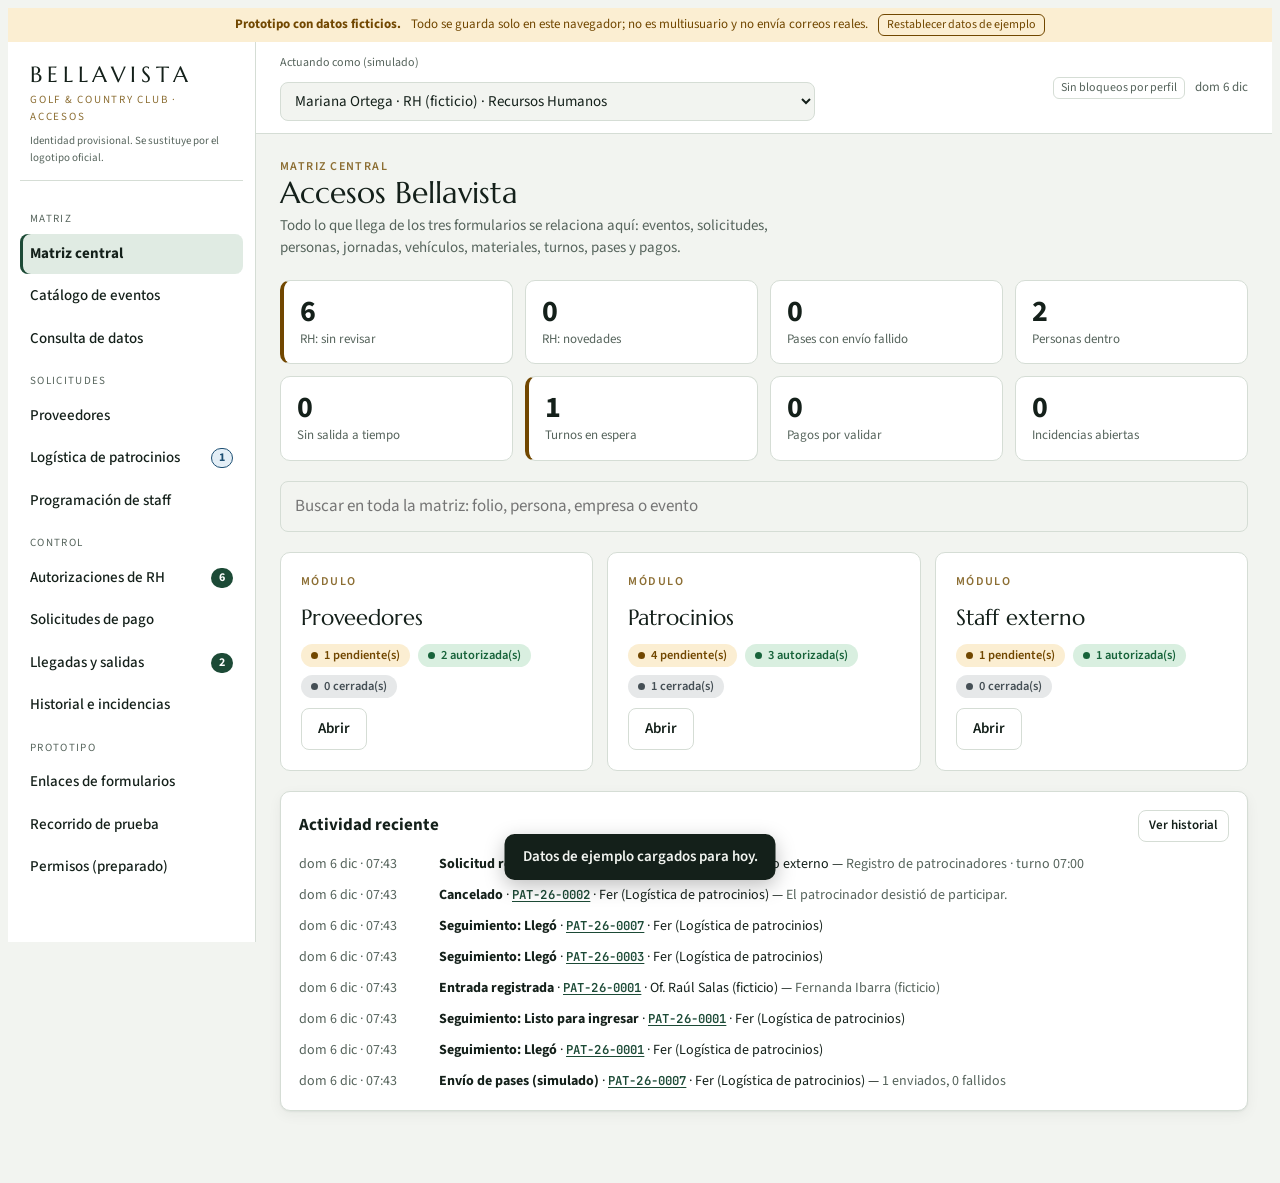
==== site/index.html @ 336ac6ce "Rename index.html to site/index.html" ====
<!doctype html><html lang="es"><head><meta charset="utf-8"><meta name="viewport" content="width=device-width,initial-scale=1,viewport-fit=cover"><title>Accesos Bellavista</title><link rel="preconnect" href="https://fonts.googleapis.com"><link rel="preconnect" href="https://fonts.gstatic.com" crossorigin><link rel="stylesheet" href="https://fonts.googleapis.com/css2?family=Marcellus&family=Source+Sans+3:wght@400;500;600;700&family=JetBrains+Mono:wght@400;500&display=swap"><link rel="stylesheet" href="assets/styles.css"></head><body ><div id="app"></div><script src="assets/qrcode.min.js"></script><script src="assets/core.js"></script><script src="assets/ui.js"></script><script src="assets/admin.js"></script></body></html>
---- site/assets/styles.css ----
/* Layout: consola institucional — barra lateral de navegación por perfil, encabezado con perfil simulado, área de trabajo con fichas en tres columnas (solicitado · autorizado · real). Caseta usa filas grandes y botones de acción directos. */
:root{
  --bg:#f2f4f0; --surface:#ffffff; --surface-2:#eaefe9; --ink:#14201a; --muted:#56645c; --line:#d5ddd5;
  --primary:#1c4a36; --primary-ink:#ffffff; --primary-soft:#e0ebe3; --brass:#8c6e33; --focus:#2f6fd0;
  --pend-bg:#fbeed2; --pend-ink:#714700; --corr-bg:#e5e8fa; --corr-ink:#2f3c99; --ok-bg:#d9efe0; --ok-ink:#17633a;
  --rej-bg:#f8dfdb; --rej-ink:#9d2c25; --can-bg:#e6e8e9; --can-ink:#454f55; --info-bg:#e3eef6; --info-ink:#1d4f73;
  --shadow:0 1px 2px rgba(20,32,26,.06),0 4px 14px rgba(20,32,26,.05);
  --f-display:"Marcellus", "Cormorant Garamond", Georgia, serif;
  --f-body:"Source Sans 3", "Segoe UI", system-ui, -apple-system, Roboto, sans-serif;
  --f-mono:"JetBrains Mono", ui-monospace, Menlo, Consolas, monospace;
  --r:10px;
}
@media (prefers-color-scheme: dark){:root:not([data-theme="light"]){
  --bg:#0f1512; --surface:#171f1b; --surface-2:#1e2823; --ink:#e4ebe6; --muted:#9aa8a0; --line:#2b3731;
  --primary:#7cc4a0; --primary-ink:#0c1410; --primary-soft:#1d3229; --brass:#d1b273; --focus:#7fb0ff;
  --pend-bg:#3b2d10; --pend-ink:#f3cf86; --corr-bg:#232a52; --corr-ink:#b9c2ff; --ok-bg:#163525; --ok-ink:#8fdcae;
  --rej-bg:#3d1b18; --rej-ink:#f6a399; --can-bg:#262c2f; --can-ink:#b9c2c7; --info-bg:#16303f; --info-ink:#9fcdec;
  --shadow:0 1px 2px rgba(0,0,0,.3); color-scheme:dark}}
:root[data-theme="dark"]{
  --bg:#0f1512; --surface:#171f1b; --surface-2:#1e2823; --ink:#e4ebe6; --muted:#9aa8a0; --line:#2b3731;
  --primary:#7cc4a0; --primary-ink:#0c1410; --primary-soft:#1d3229; --brass:#d1b273; --focus:#7fb0ff;
  --pend-bg:#3b2d10; --pend-ink:#f3cf86; --corr-bg:#232a52; --corr-ink:#b9c2ff; --ok-bg:#163525; --ok-ink:#8fdcae;
  --rej-bg:#3d1b18; --rej-ink:#f6a399; --can-bg:#262c2f; --can-ink:#b9c2c7; --info-bg:#16303f; --info-ink:#9fcdec;
  --shadow:0 1px 2px rgba(0,0,0,.3); color-scheme:dark}
*{box-sizing:border-box}
html,body{min-height:100%}
body{background:var(--bg);color:var(--ink);font-family:var(--f-body);font-size:15px;line-height:1.5}
button,input,select,textarea{font:inherit;color:inherit}
:focus-visible{outline:2px solid var(--focus);outline-offset:2px}
a{color:var(--primary)}
.mono{font-family:var(--f-mono);font-size:.88em;letter-spacing:.01em}
.muted{color:var(--muted)}
.sim-bar{background:var(--pend-bg);color:var(--pend-ink);font-size:13px;padding:6px 16px;display:flex;gap:10px;flex-wrap:wrap;align-items:center;justify-content:center;text-align:center}
.sim-bar b{font-weight:700}
.sim-bar button{background:transparent;border:1px solid currentColor;border-radius:6px;padding:1px 8px;cursor:pointer;font-size:12px}
.shell{display:grid;grid-template-columns:248px minmax(0,1fr);min-height:calc(100vh - 32px)}
aside.side{background:var(--surface);border-right:1px solid var(--line);padding:18px 12px;display:flex;flex-direction:column;gap:18px;position:sticky;top:0;height:100vh;overflow:auto}
.brand{padding:4px 10px 14px;border-bottom:1px solid var(--line)}
.brand .w{font-family:var(--f-display);font-size:22px;letter-spacing:.22em;line-height:1}
.brand .s{font-size:11px;letter-spacing:.16em;text-transform:uppercase;color:var(--brass);margin-top:6px}
.brand .prov{font-size:11px;color:var(--muted);margin-top:8px}
nav.menu{display:flex;flex-direction:column;gap:2px}
.menu .grp{font-size:11px;letter-spacing:.12em;text-transform:uppercase;color:var(--muted);padding:12px 10px 4px}
.menu button{display:flex;align-items:center;justify-content:space-between;gap:8px;width:100%;text-align:left;background:transparent;border:0;border-radius:8px;padding:9px 10px;cursor:pointer;color:var(--ink);font-weight:500}
.menu button:hover{background:var(--surface-2)}
.menu button[aria-current="page"]{background:var(--primary-soft);color:var(--ink);font-weight:700;box-shadow:inset 3px 0 0 var(--primary)}
.badges{display:flex;gap:4px;align-items:center}
.badge{min-width:22px;height:20px;padding:0 6px;border-radius:10px;background:var(--primary);color:var(--primary-ink);font-size:12px;font-weight:700;display:inline-flex;align-items:center;justify-content:center;font-variant-numeric:tabular-nums}
.badge{white-space:nowrap}
.menu button>span:first-child{min-width:0}
.badge.new{background:var(--info-bg);color:var(--info-ink);border:1px solid currentColor}
.main{min-width:0;display:flex;flex-direction:column}
header.top{display:flex;align-items:center;justify-content:space-between;gap:12px;padding:12px 24px;border-bottom:1px solid var(--line);background:var(--surface);flex-wrap:wrap}
.top .who{display:flex;align-items:center;gap:10px;flex-wrap:wrap}
.top label{font-size:12px;color:var(--muted)}
.top select{border:1px solid var(--line);background:var(--bg);border-radius:8px;padding:7px 10px;max-width:100%}
.btn.menu-toggle{display:none}
.content{padding:24px;padding-bottom:64px;max-width:1240px;width:100%;display:flex;flex-direction:column;gap:20px}
.page-h{display:flex;justify-content:space-between;align-items:flex-end;gap:12px;flex-wrap:wrap}
.page-h h1{font-family:var(--f-display);font-weight:400;font-size:30px;line-height:1.15;margin:0;text-wrap:balance}
.page-h p{margin:4px 0 0;color:var(--muted);max-width:70ch}
.eyebrow{font-size:12px;letter-spacing:.12em;text-transform:uppercase;color:var(--brass);font-weight:600}
h2{font-size:17px;margin:0}
h3{font-size:15px;margin:0}
.card{background:var(--surface);border:1px solid var(--line);border-radius:var(--r);padding:18px;box-shadow:var(--shadow);min-width:0}
.card-h{display:flex;justify-content:space-between;align-items:center;gap:10px;margin-bottom:12px;flex-wrap:wrap}
.kpis{display:grid;grid-template-columns:repeat(auto-fit,minmax(150px,1fr));gap:12px}
.kpi{background:var(--surface);border:1px solid var(--line);border-radius:var(--r);padding:14px 16px;text-align:left;cursor:pointer;display:flex;flex-direction:column;gap:2px}
.kpi:hover{border-color:var(--primary)}
.kpi .v{font-size:30px;font-weight:700;font-variant-numeric:tabular-nums;line-height:1.1}
.kpi .l{font-size:13px;color:var(--muted)}
.kpi.alert{border-left:4px solid var(--rej-ink)}
.kpi.warn{border-left:4px solid var(--pend-ink)}
.modules{display:grid;grid-template-columns:repeat(auto-fit,minmax(240px,1fr));gap:14px}
.module{background:var(--surface);border:1px solid var(--line);border-radius:var(--r);padding:20px;display:flex;flex-direction:column;gap:10px}
.module .ttl{font-family:var(--f-display);font-size:22px}
.module p{margin:0;color:var(--muted);font-size:14px}
.module .meta{display:flex;gap:8px;flex-wrap:wrap;font-size:13px}
.module .act{margin-top:auto;display:flex;gap:8px;flex-wrap:wrap}
.btn{display:inline-flex;align-items:center;justify-content:center;gap:6px;border-radius:8px;padding:9px 16px;font-weight:600;cursor:pointer;border:1px solid var(--line);background:var(--surface);color:var(--ink);min-height:40px;text-decoration:none}
.btn:hover{border-color:var(--primary)}
.btn.primary{background:var(--primary);border-color:var(--primary);color:var(--primary-ink)}
.btn.danger{background:var(--rej-bg);color:var(--rej-ink);border-color:transparent}
.btn.ok{background:var(--ok-bg);color:var(--ok-ink);border-color:transparent}
.btn.big{min-height:52px;font-size:17px;padding:12px 22px}
.btn.sm{min-height:32px;padding:4px 10px;font-size:13px}
.btn:disabled{opacity:.5;cursor:not-allowed}
.row-actions{display:flex;gap:8px;flex-wrap:wrap}
.chip{display:inline-flex;align-items:center;gap:6px;border-radius:999px;padding:2px 10px;font-size:12.5px;font-weight:600;white-space:nowrap}
.chip::before{content:"";width:7px;height:7px;border-radius:50%;background:currentColor}
.st-pend{background:var(--pend-bg);color:var(--pend-ink)}
.st-corr{background:var(--corr-bg);color:var(--corr-ink)}
.st-ok{background:var(--ok-bg);color:var(--ok-ink)}
.st-rej{background:var(--rej-bg);color:var(--rej-ink)}
.st-can{background:var(--can-bg);color:var(--can-ink)}
.st-info{background:var(--info-bg);color:var(--info-ink)}
.tag{display:inline-block;border:1px solid var(--line);border-radius:6px;padding:1px 7px;font-size:12px;color:var(--muted);white-space:nowrap}
.tablewrap{overflow-x:auto;border:1px solid var(--line);border-radius:var(--r);background:var(--surface)}
table{border-collapse:collapse;width:100%;font-size:14px}
th{text-align:left;font-size:12px;letter-spacing:.06em;text-transform:uppercase;color:var(--muted);font-weight:600;padding:10px 12px;border-bottom:1px solid var(--line);background:var(--surface-2);white-space:nowrap}
td{padding:10px 12px;border-bottom:1px solid var(--line);vertical-align:top}
tr:last-child td{border-bottom:0}
tr.unread td:first-child{box-shadow:inset 3px 0 0 var(--info-ink)}
td.num{text-align:right;font-variant-numeric:tabular-nums}
.linkbtn.mono{white-space:nowrap}
.linkbtn{background:none;border:0;padding:0;color:var(--primary);font-weight:600;cursor:pointer;text-align:left;text-decoration:underline;text-underline-offset:2px}
.empty{text-align:center;padding:36px 16px;color:var(--muted);display:flex;flex-direction:column;align-items:center;gap:8px}
.empty .t{font-weight:700;color:var(--ink);font-size:16px}
.note{border-radius:var(--r);padding:12px 14px;font-size:14px;background:var(--info-bg);color:var(--info-ink)}
.note.warn{background:var(--pend-bg);color:var(--pend-ink)}
.note.err{background:var(--rej-bg);color:var(--rej-ink)}
.note.ok{background:var(--ok-bg);color:var(--ok-ink)}
.cols3{display:grid;grid-template-columns:repeat(3,minmax(0,1fr));gap:14px}
.cols2{display:grid;grid-template-columns:repeat(2,minmax(0,1fr));gap:14px}
.col-h{font-size:12px;letter-spacing:.1em;text-transform:uppercase;font-weight:700;color:var(--muted);display:flex;align-items:center;gap:8px;margin-bottom:8px}
dl.kv{display:grid;grid-template-columns:minmax(110px,auto) 1fr;gap:6px 12px;margin:0;font-size:14px}
dl.kv dt{color:var(--muted)}
dl.kv dd{margin:0;min-width:0;overflow-wrap:anywhere}
.diff{background:var(--pend-bg);color:var(--pend-ink);border-radius:4px;padding:0 4px}
.timeline{list-style:none;margin:0;padding:0;display:flex;flex-direction:column;gap:10px}
.timeline li{display:grid;grid-template-columns:130px 1fr;gap:10px;font-size:14px}
.timeline .when{color:var(--muted);font-variant-numeric:tabular-nums}
form.req{display:flex;flex-direction:column;gap:16px}
fieldset{border:1px solid var(--line);background:var(--surface);border-radius:var(--r);padding:18px;margin:0;display:flex;flex-direction:column;gap:14px;min-width:0}
legend{font-weight:700;padding:0 6px;font-size:16px}
legend .n{font-family:var(--f-mono);font-size:12px;color:var(--brass);margin-right:8px;font-weight:500}
.fgrid{display:grid;gap:12px;grid-template-columns:repeat(auto-fit,minmax(200px,1fr))}
.field{display:flex;flex-direction:column;gap:4px;min-width:0}
.field label,.lbl{font-size:13px;font-weight:600}
.req-m::after{content:" *";color:var(--rej-ink)}
input[type=text],input[type=email],input[type=tel],input[type=date],input[type=time],input[type=number],input[type=search],select,textarea{border:1px solid var(--line);background:var(--bg);border-radius:8px;padding:9px 10px;width:100%;min-width:0}
textarea{min-height:72px;resize:vertical}
.invalid{border-color:var(--rej-ink)!important;background:var(--rej-bg)!important}
.hint{font-size:13px;color:var(--muted);margin:0}
.radios{display:flex;flex-wrap:wrap;gap:8px}
.radio{position:relative}
.radio input{position:absolute;opacity:0}
.radio span{display:flex;flex-direction:column;border:1px solid var(--line);border-radius:8px;padding:10px 14px;cursor:pointer;background:var(--bg);min-width:150px}
.radio span small{color:var(--muted);font-weight:400;font-size:12px}
.radio input:checked+span{border-color:var(--primary);background:var(--primary-soft);box-shadow:inset 0 0 0 1px var(--primary);font-weight:600}
.radio input:focus-visible+span{outline:2px solid var(--focus);outline-offset:2px}
.dyn{display:flex;flex-direction:column;gap:10px}
.dynrow{display:grid;grid-template-columns:30px minmax(0,1fr) 40px;gap:8px;align-items:end;padding-bottom:10px;border-bottom:1px dashed var(--line)}
.dynrow .n{font-family:var(--f-mono);font-size:12px;color:var(--muted);padding-bottom:12px}
.dynrow .cells{display:grid;gap:8px;grid-template-columns:repeat(auto-fit,minmax(140px,1fr))}
.icon-x{width:40px;height:40px;border:1px solid var(--line);border-radius:8px;background:transparent;cursor:pointer;color:var(--muted);font-size:18px}
.icon-x:hover{color:var(--rej-ink);border-color:var(--rej-ink)}
.add{align-self:flex-start;border:1px dashed var(--primary);color:var(--primary);background:transparent;border-radius:8px;padding:8px 14px;font-weight:600;cursor:pointer}
.check{display:flex;gap:10px;align-items:flex-start}
.check input{width:20px;height:20px;margin-top:2px;accent-color:var(--primary);flex:none}
.restricted{border:1px dashed var(--brass);background:var(--surface)}
.restricted legend,.restricted .col-h{color:var(--brass)}
/* Caseta */
.toolbar{display:flex;gap:10px;flex-wrap:wrap;align-items:center}
.toolbar input[type=search]{flex:1 1 260px;font-size:17px;padding:12px 14px}
.seg{display:inline-flex;border:1px solid var(--line);border-radius:8px;overflow:hidden;flex-wrap:wrap}
.seg button{border:0;background:var(--surface);padding:8px 12px;cursor:pointer;font-weight:600;font-size:14px;border-right:1px solid var(--line)}
.seg button:last-child{border-right:0}
.seg button[aria-pressed="true"]{background:var(--primary);color:var(--primary-ink)}
.gate-list{display:flex;flex-direction:column;gap:10px}
.gate{background:var(--surface);border:1px solid var(--line);border-radius:var(--r);padding:14px 16px;display:grid;grid-template-columns:minmax(0,1fr) auto;gap:12px;align-items:center}
.gate.s-dentro{border-left:5px solid var(--ok-ink)}
.gate.s-cancelado,.gate.s-no_autorizado{border-left:5px solid var(--rej-ink);opacity:.92}
.gate.s-salio{border-left:5px solid var(--can-ink)}
.gate.s-esperado{border-left:5px solid var(--pend-ink)}
.gate .name{font-size:18px;font-weight:700}
.gate .sub{font-size:14px;color:var(--muted);display:flex;gap:10px;flex-wrap:wrap;margin-top:2px}
.gate .acts{display:flex;gap:8px;flex-wrap:wrap;justify-content:flex-end}
.overdue{color:var(--rej-ink);font-weight:700}
/* Verificación */
.verdict{border-radius:12px;padding:20px;display:flex;flex-direction:column;gap:10px;border:2px solid currentColor}
.verdict .vtitle{font-family:var(--f-display);font-size:34px;line-height:1.1}
.v-ok{background:var(--ok-bg);color:var(--ok-ink)}
.v-no{background:var(--rej-bg);color:var(--rej-ink)}
.v-warn{background:var(--pend-bg);color:var(--pend-ink)}
.v-err{background:var(--can-bg);color:var(--can-ink)}
.verdict dl.kv dt{color:inherit;opacity:.8}
.spinner{width:28px;height:28px;border:3px solid var(--line);border-top-color:var(--primary);border-radius:50%;animation:spin .8s linear infinite}
@keyframes spin{to{transform:rotate(360deg)}}
@media (prefers-reduced-motion:reduce){.spinner{animation-duration:3s}}
.loading{display:flex;align-items:center;gap:12px;padding:30px;justify-content:center;color:var(--muted)}
/* Pase */
.pass{max-width:400px;margin:0 auto;background:var(--surface);border:1px solid var(--line);border-radius:16px;overflow:hidden;box-shadow:var(--shadow)}
.pass .ph{background:var(--primary);color:var(--primary-ink);padding:18px 20px}
.pass .ph .w{font-family:var(--f-display);letter-spacing:.22em;font-size:20px}
.pass .ph .s{font-size:11px;letter-spacing:.14em;text-transform:uppercase;opacity:.85}
.pass .pb{padding:20px;display:flex;flex-direction:column;gap:14px;align-items:stretch}
.qrbox{align-self:center;background:#ffffff;padding:12px;border-radius:10px;border:1px solid var(--line);min-width:192px;min-height:192px;display:flex;align-items:center;justify-content:center}
.qrbox img,.qrbox canvas{display:block}
.pass .ref{text-align:center;font-family:var(--f-mono);font-size:15px;letter-spacing:.06em}
.pass.void .qrbox{opacity:.15}
/* Modal */
.overlay{position:fixed;inset:0;background:rgba(10,16,13,.55);display:flex;align-items:flex-start;justify-content:center;padding:40px 16px;overflow:auto;z-index:20}
.modal{background:var(--surface);border-radius:14px;max-width:720px;width:100%;padding:22px;display:flex;flex-direction:column;gap:14px;box-shadow:0 10px 40px rgba(0,0,0,.25)}
.modal h2{font-family:var(--f-display);font-weight:400;font-size:24px}
.sign{border:1px solid var(--primary);background:var(--primary-soft);border-radius:10px;padding:12px 14px;display:flex;flex-direction:column;gap:8px}
.toast{position:fixed;bottom:calc(20px + env(safe-area-inset-bottom,0px));left:50%;transform:translateX(-50%);background:var(--ink);color:var(--bg);padding:12px 18px;border-radius:10px;font-weight:600;z-index:30;max-width:calc(100% - 32px);box-shadow:0 6px 20px rgba(0,0,0,.25)}
.toast.err{background:var(--rej-ink);color:#ffffff}
/* Formato imprimible */
.printdoc{background:#ffffff;color:#111111;border:1px solid var(--line);border-radius:6px;padding:28px;max-width:860px;font-size:13px}
.printdoc h1{font-family:var(--f-display);font-weight:400;font-size:22px;margin:0;text-align:center;letter-spacing:.1em}
.printdoc .sub{text-align:center;margin:2px 0 14px;font-size:12px;letter-spacing:.14em;text-transform:uppercase}
.printdoc table{font-size:12.5px}
.printdoc th,.printdoc td{border:1px solid #777777;padding:5px 7px;color:#111111;background:#ffffff}
.printdoc th{background:#eeeeee;color:#111111}
.printdoc .club{background:#f3f3f3}
.printdoc .sigline{height:46px}
.printdoc .grid2{display:grid;grid-template-columns:1fr 1fr;gap:0}
@media print{
  .sim-bar,aside.side,header.top,.noprint,.toast{display:none!important}
  .shell{display:block}.content{padding:0}.printdoc{border:0;padding:0;max-width:none}
  body{background:#ffffff}
}
@media (max-width:980px){.cols3{grid-template-columns:1fr}}
@media (max-width:860px){
  .sim-bar{font-size:12px;padding:4px 12px}
  .shell{grid-template-columns:1fr}
  aside.side{position:fixed;inset:0 auto 0 0;width:280px;z-index:25;transform:translateX(-102%);transition:transform .2s;box-shadow:0 0 40px rgba(0,0,0,.25)}
  aside.side.open{transform:none}
  .btn.menu-toggle{display:inline-flex}
  .content{padding:16px;padding-bottom:64px}
  header.top{padding:10px 16px}
  .cols2{grid-template-columns:1fr}
  .gate{grid-template-columns:1fr}
  .gate .acts{justify-content:stretch}.gate .acts .btn{flex:1}
  .timeline li{grid-template-columns:1fr}
  .page-h h1{font-size:25px}
}
@media (prefers-reduced-motion:reduce){aside.side{transition:none}}
/* ===== v2: sitio multipágina ===== */
.tabs{display:flex;gap:4px;border-bottom:1px solid var(--line);flex-wrap:wrap}
.tabs button{border:0;background:transparent;padding:10px 14px;font-weight:600;cursor:pointer;color:var(--muted);border-bottom:3px solid transparent;margin-bottom:-1px}
.tabs button[aria-selected="true"]{color:var(--ink);border-bottom-color:var(--primary)}
.ext-head{background:var(--primary);color:var(--primary-ink);padding:22px 16px}
.ext-head .in{max-width:880px;margin:0 auto;display:flex;flex-direction:column;gap:4px}
.ext-head .w{font-family:var(--f-display);letter-spacing:.22em;font-size:22px}
.ext-head .s{font-size:12px;letter-spacing:.14em;text-transform:uppercase;opacity:.85}
.ext-wrap{max-width:880px;margin:0 auto;padding-inline:16px;padding-block:24px 64px;display:flex;flex-direction:column;gap:18px}
.ext-wrap h1{font-family:var(--f-display);font-weight:400;font-size:30px;margin:0;line-height:1.15}
.fixed-info{background:var(--surface-2);border-radius:var(--r);padding:14px 16px;display:grid;grid-template-columns:repeat(auto-fit,minmax(180px,1fr));gap:10px 16px;font-size:14px}
.fixed-info div span{display:block;font-size:12px;color:var(--muted);text-transform:uppercase;letter-spacing:.06em}
.slots{display:grid;grid-template-columns:repeat(auto-fill,minmax(150px,1fr));gap:10px}
.slot{border:1px solid var(--line);border-radius:10px;padding:10px 12px;background:var(--surface);display:flex;flex-direction:column;gap:6px}
.slot .h{font-family:var(--f-mono);font-weight:500;font-size:15px}
.slot.desc{border-color:var(--brass)}
.bar{height:8px;border-radius:4px;background:var(--surface-2);overflow:hidden}
.bar i{display:block;height:100%;background:var(--primary)}
.bar.full i{background:var(--pend-ink)}
.slot small{color:var(--muted);font-size:12px}
.planner{display:grid;grid-template-columns:minmax(0,1.05fr) minmax(0,1fr);gap:16px;align-items:start}
.ficha{background:var(--surface-2);border-radius:8px;padding:10px 12px;font-size:14px;display:flex;flex-direction:column;gap:2px}
.pcard{border:1px solid var(--line);border-radius:var(--r);background:var(--surface);padding:14px 16px;display:flex;flex-direction:column;gap:10px}
.pcard .t{display:flex;justify-content:space-between;gap:8px;flex-wrap:wrap;align-items:baseline}
.pcard .t b{font-size:16px}
.warn-line{color:var(--pend-ink);font-weight:600;font-size:13px}
.steps3{display:grid;grid-template-columns:repeat(3,minmax(0,1fr));gap:10px}
.step3{border:1px solid var(--line);border-radius:10px;padding:10px 12px;background:var(--surface);font-size:13px}
.step3 b{display:block;font-size:12px;letter-spacing:.08em;text-transform:uppercase;color:var(--brass)}
.step3.done{border-color:var(--ok-ink)}
.linkbox{display:flex;gap:8px;flex-wrap:wrap;align-items:center;background:var(--surface-2);border-radius:8px;padding:8px 10px}
.linkbox code{font-family:var(--f-mono);font-size:13px;word-break:break-all;flex:1 1 220px}
.cell-sub{font-size:12.5px;color:var(--muted)}
@media (max-width:980px){.planner{grid-template-columns:1fr}.steps3{grid-template-columns:1fr}}
.printdoc table{table-layout:fixed;width:100%}
.printdoc td,.printdoc th{overflow-wrap:anywhere;white-space:normal}
.printdoc tr:last-child td{border-bottom:1px solid #777777}
.printdoc{overflow-x:auto}
input[type=month],input[type=datetime-local]{border:1px solid var(--line);background:var(--bg);border-radius:8px;padding:9px 10px;width:100%;min-width:0}
td .row-actions{min-width:230px}
td .row-actions .btn.sm{white-space:nowrap}
.kpis.k4{grid-template-columns:repeat(4,minmax(0,1fr))}
@media (max-width:860px){.kpis.k4{grid-template-columns:repeat(2,minmax(0,1fr))}}
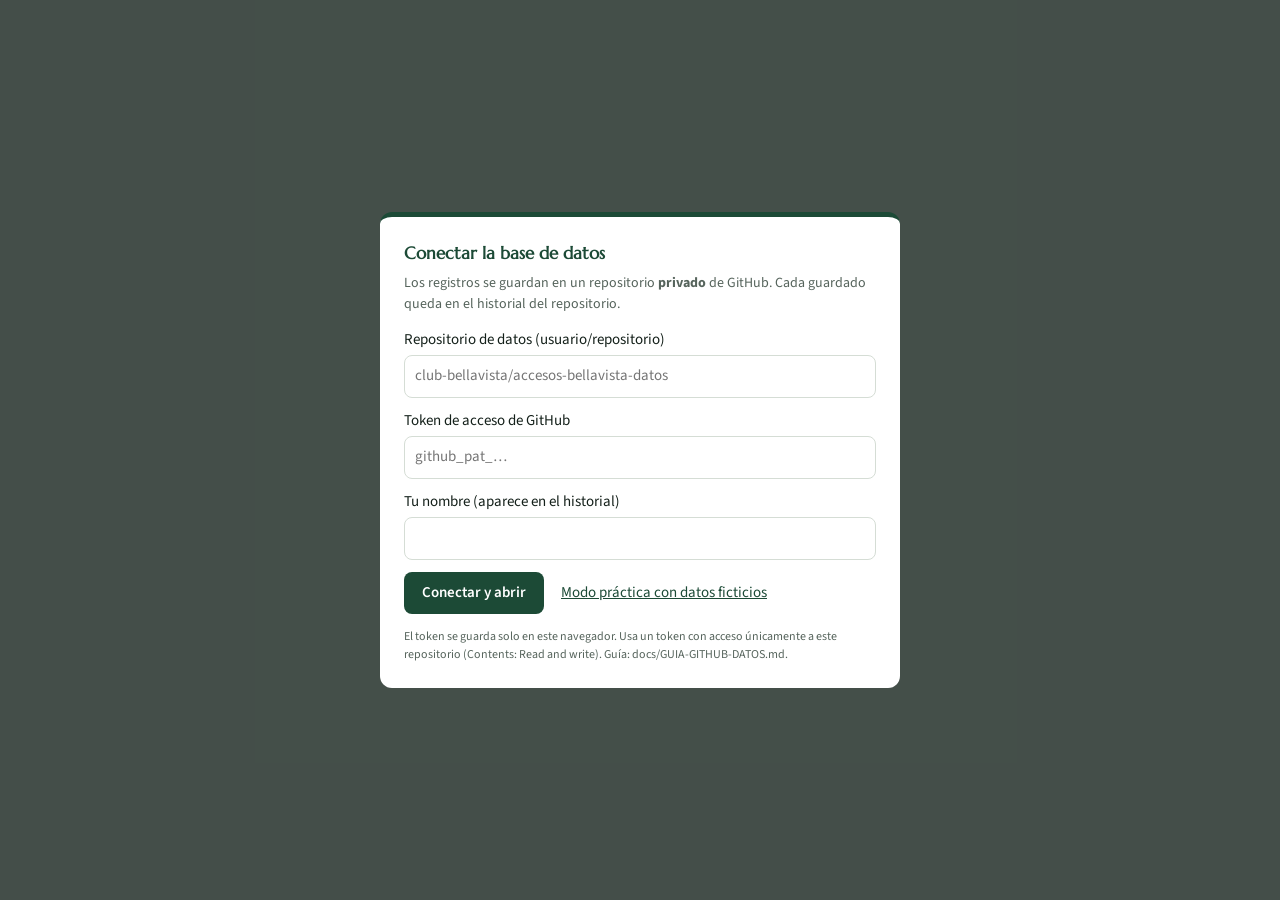
==== commit c8edd54a: "v2.1: actualizar portada del sitio y LEEME" ====
--- a/site/index.html
+++ b/site/index.html
@@ -1 +1 @@
-<!doctype html><html lang="es"><head><meta charset="utf-8"><meta name="viewport" content="width=device-width,initial-scale=1,viewport-fit=cover"><title>Accesos Bellavista</title><link rel="preconnect" href="https://fonts.googleapis.com"><link rel="preconnect" href="https://fonts.gstatic.com" crossorigin><link rel="stylesheet" href="https://fonts.googleapis.com/css2?family=Marcellus&family=Source+Sans+3:wght@400;500;600;700&family=JetBrains+Mono:wght@400;500&display=swap"><link rel="stylesheet" href="assets/styles.css"></head><body ><div id="app"></div><script src="assets/qrcode.min.js"></script><script src="assets/core.js"></script><script src="assets/ui.js"></script><script src="assets/admin.js"></script></body></html>
+<!doctype html><html lang="es"><head><meta charset="utf-8"><meta name="viewport" content="width=device-width,initial-scale=1,viewport-fit=cover"><title>Accesos Bellavista</title><link rel="preconnect" href="https://fonts.googleapis.com"><link rel="preconnect" href="https://fonts.gstatic.com" crossorigin><link rel="stylesheet" href="https://fonts.googleapis.com/css2?family=Marcellus&family=Source+Sans+3:wght@400;500;600;700&family=JetBrains+Mono:wght@400;500&display=swap"><link rel="stylesheet" href="assets/styles.css"></head><body ><div id="app"></div><script src="assets/qrcode.min.js"></script><script src="assets/core.js"></script><script src="assets/config.js"></script><script src="assets/store.js"></script><script src="assets/ui.js"></script><script src="assets/admin.js"></script></body></html>
--- a/site/assets/styles.css
+++ b/site/assets/styles.css
@@ -270,3 +270,11 @@
 td .row-actions .btn.sm{white-space:nowrap}
 .kpis.k4{grid-template-columns:repeat(4,minmax(0,1fr))}
 @media (max-width:860px){.kpis.k4{grid-template-columns:repeat(2,minmax(0,1fr))}}
+
+/* Barra de estado de datos (modo producción) */
+.sync-bar{display:flex;flex-wrap:wrap;gap:4px 14px;align-items:center;padding:6px 16px;background:var(--primary);color:#fff;font-size:13px}
+.sync-bar .dot{width:9px;height:9px;border-radius:50%;background:#7bd389;flex:none}
+.sync-bar.pendiente .dot{background:#f2c14e}.sync-bar.sinred .dot,.sync-bar.error .dot{background:#ff8a80}
+.sync-bar .meta{opacity:.8}.sync-bar .acts{margin-left:auto;display:flex;gap:8px}
+.sync-bar button{background:transparent;border:1px solid rgba(255,255,255,.55);color:#fff;border-radius:6px;padding:1px 10px;cursor:pointer;font-size:12px}
+@media print{.sync-bar{display:none!important}}
